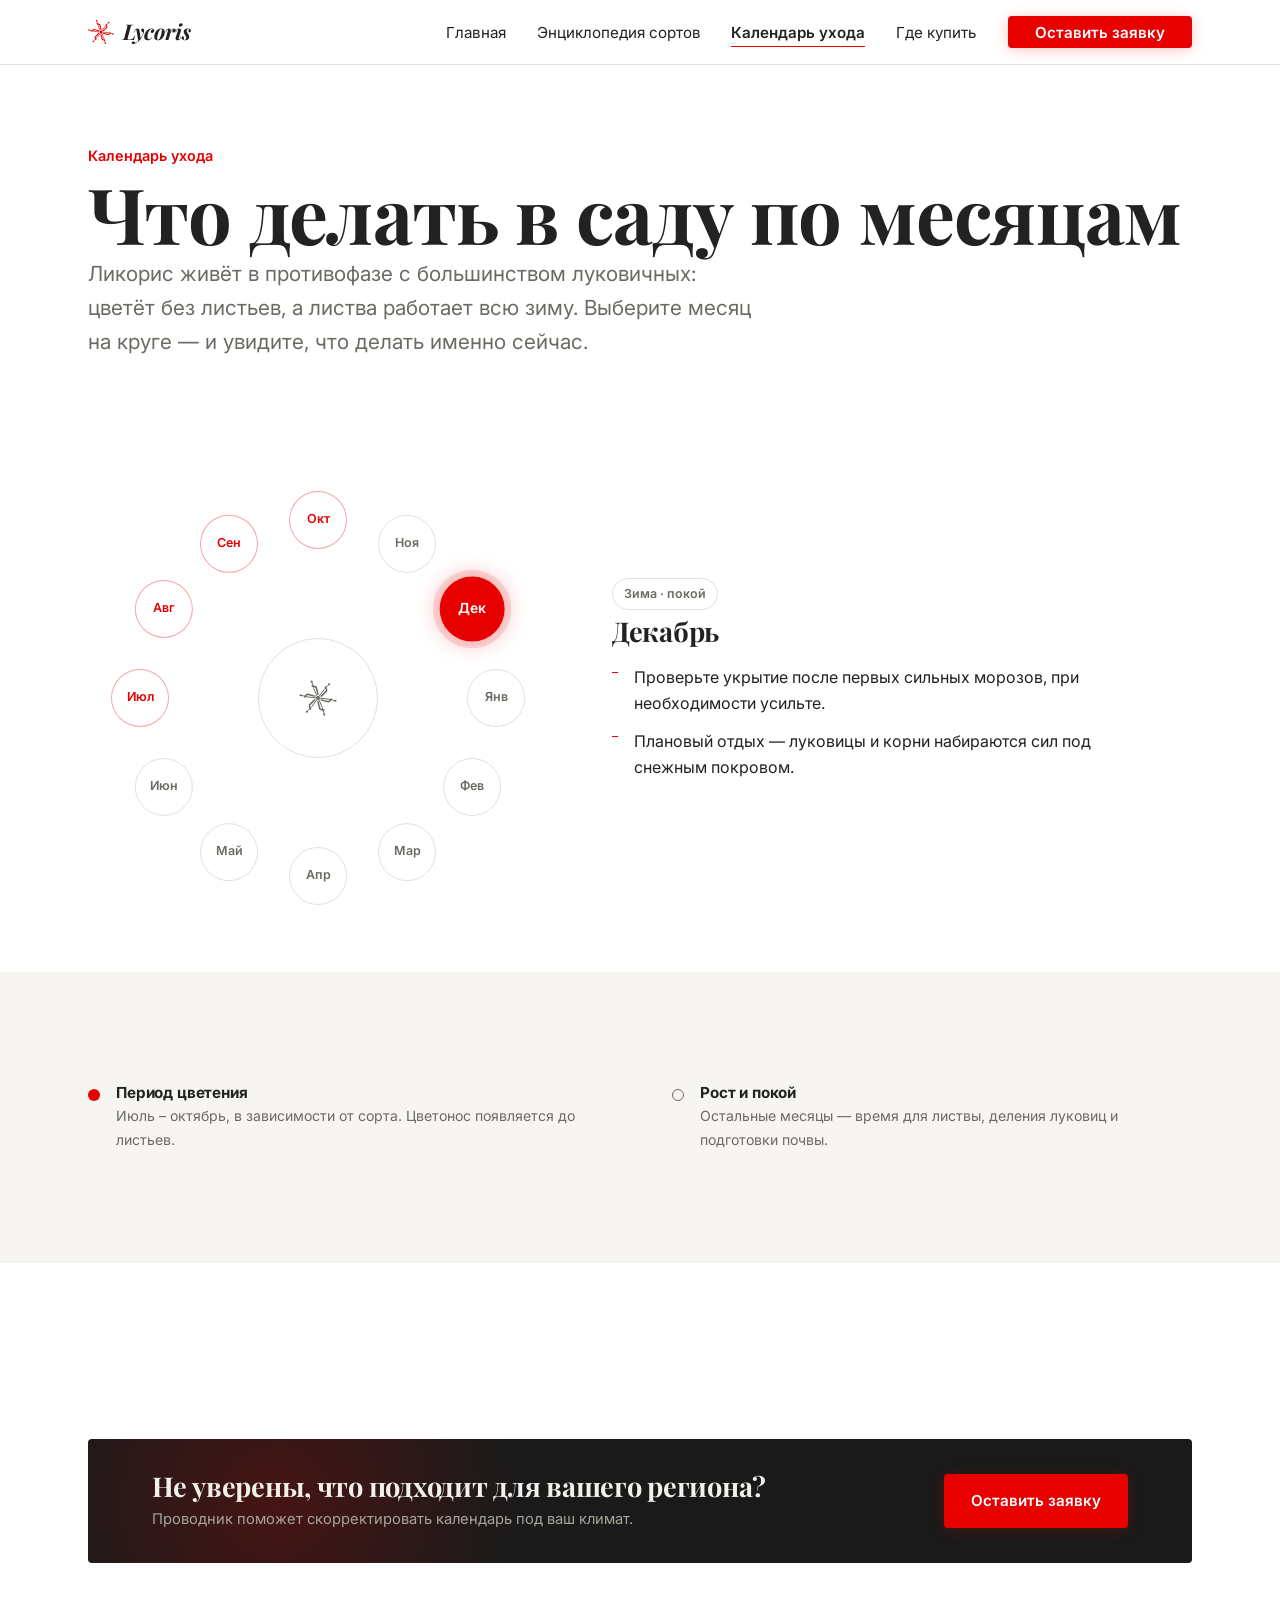
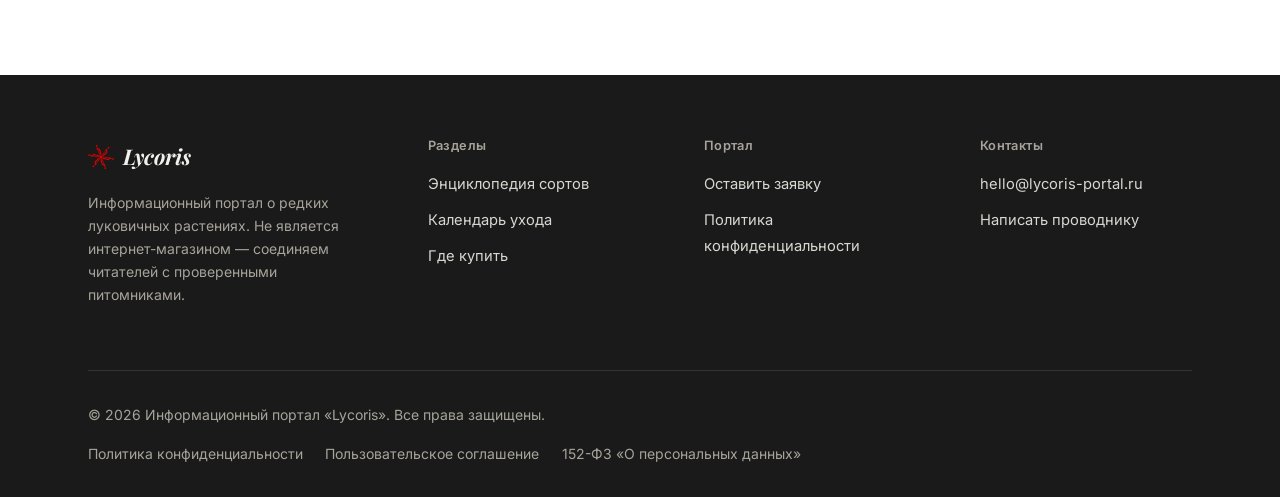
==== calendar.html @ c6277724 "Add files via upload" ====
<!DOCTYPE html>
<html lang="ru">
<head>
  <meta charset="UTF-8" />
  <meta name="viewport" content="width=device-width, initial-scale=1.0" />
  <link rel="icon" type="image/svg+xml" href="assets/favicon.svg" />
  <title>Календарь ухода — Lycoris</title>
  <meta name="description" content="Интерактивный календарь ухода за ликорисом по месяцам: посадка, полив, обрезка и подготовка к зиме." />
  <!-- Open Graph / Twitter: как ссылка на страницу выглядит в соцсетях и мессенджерах.
       Перед публикацией замените https://lycoris-portal.ru на реальный домен сайта. -->
  <meta property="og:type" content="article" />
  <meta property="og:site_name" content="Lycoris" />
  <meta property="og:locale" content="ru_RU" />
  <meta property="og:title" content="Календарь ухода — Lycoris" />
  <meta property="og:description" content="Интерактивный календарь ухода за ликорисом по месяцам: посадка, полив, обрезка и подготовка к зиме." />
  <meta property="og:url" content="https://lycoris-portal.ru/calendar.html" />
  <meta property="og:image" content="https://commons.wikimedia.org/wiki/Special:FilePath/Red%20spider%20lily%20(Lycoris%20radiata).webp?width=1200" />
  <meta name="twitter:card" content="summary_large_image" />
  <meta name="twitter:title" content="Календарь ухода — Lycoris" />
  <meta name="twitter:description" content="Интерактивный календарь ухода за ликорисом по месяцам: посадка, полив, обрезка и подготовка к зиме." />
  <meta name="twitter:image" content="https://commons.wikimedia.org/wiki/Special:FilePath/Red%20spider%20lily%20(Lycoris%20radiata).webp?width=1200" />

  <link rel="preconnect" href="https://fonts.googleapis.com">
  <link rel="preconnect" href="https://fonts.gstatic.com" crossorigin>
  <link href="https://fonts.googleapis.com/css2?family=Playfair+Display:ital,wght@0,600;0,700;1,600&family=Inter:wght@400;500;600;700&display=swap" rel="stylesheet">

  <link rel="stylesheet" href="css/variables.css" />
  <link rel="stylesheet" href="css/base.css" />
  <link rel="stylesheet" href="css/components.css" />
  <link rel="stylesheet" href="css/animations.css" />
  <link rel="stylesheet" href="css/calendar.css" />
</head>
<body>
  <a class="skip-link" href="#main">Перейти к содержимому</a>

  <header class="site-header is-solid">
    <div class="container">
      <a href="index.html" class="logo">
        <svg class="logo-mark" viewBox="0 0 100 100" fill="none" stroke="currentColor" stroke-width="4" stroke-linecap="round" aria-hidden="true"><path d="M50.0,39.9 Q48.0,31.3 44.9,21.1 Q39.7,18.3 34.5,18.3"/><path d="M58.7,45.0 Q65.2,38.9 72.5,31.2 Q72.3,25.3 69.7,20.8"/><path d="M58.7,55.0 Q67.2,57.7 77.6,60.0 Q82.6,56.9 85.2,52.5"/><path d="M50.0,60.1 Q52.0,68.7 55.1,78.9 Q60.3,81.7 65.5,81.7"/><path d="M41.3,55.0 Q34.8,61.1 27.5,68.8 Q27.7,74.7 30.3,79.2"/><path d="M41.3,45.0 Q32.8,42.3 22.4,40.0 Q17.4,43.1 14.8,47.5"/><path d="M52.2,46.2 Q66.6,25.4 79.3,13.8" stroke-width="2.6"/><circle cx="79.3" cy="13.8" r="2.8" fill="currentColor" stroke="none"/><path d="M54.4,50.0 Q79.6,52.1 96.0,57.3" stroke-width="2.6"/><circle cx="96.0" cy="57.3" r="2.8" fill="currentColor" stroke="none"/><path d="M52.2,53.8 Q63.0,76.7 66.7,93.5" stroke-width="2.6"/><circle cx="66.7" cy="93.5" r="2.8" fill="currentColor" stroke="none"/><path d="M47.8,53.8 Q33.4,74.6 20.7,86.2" stroke-width="2.6"/><circle cx="20.7" cy="86.2" r="2.8" fill="currentColor" stroke="none"/><path d="M45.6,50.0 Q20.4,47.9 4.0,42.7" stroke-width="2.6"/><circle cx="4.0" cy="42.7" r="2.8" fill="currentColor" stroke="none"/><path d="M47.8,46.2 Q37.0,23.3 33.3,6.5" stroke-width="2.6"/><circle cx="33.3" cy="6.5" r="2.8" fill="currentColor" stroke="none"/><circle cx="50" cy="50" r="5" fill="currentColor" stroke="none"/></svg>
        Lycoris
      </a>
      <button class="nav-toggle" aria-label="Открыть меню" aria-expanded="false"><span></span></button>
      <nav class="main-nav" aria-label="Основная навигация">
        <ul>
          <li><a href="index.html">Главная</a></li>
          <li><a href="catalog.html">Энциклопедия сортов</a></li>
          <li><a href="calendar.html" aria-current="page">Календарь ухода</a></li>
          <li><a href="map.html">Где купить</a></li>
        </ul>
        <a href="contact.html" class="btn btn-primary nav-cta">Оставить заявку</a>
      </nav>
    </div>
  </header>

  <main id="main">
    <section class="page-hero">
      <div class="container">
        <p class="eyebrow-tag">Календарь ухода</p>
        <h1>Что делать в саду по месяцам</h1>
        <p class="lead">Ликорис живёт в противофазе с большинством луковичных: цветёт без листьев, а листва работает всю зиму. Выберите месяц на круге — и увидите, что делать именно сейчас.</p>
      </div>
    </section>

    <section class="section-tight">
      <div class="container calendar-layout">
        <h2 class="visually-hidden">Календарь работ по месяцам</h2>
        <div class="calendar-wheel-wrap">
          <div id="calendar-wheel" class="calendar-wheel" role="group" aria-label="Выбор месяца"></div>
          <div class="calendar-wheel-center" aria-hidden="true">
            <svg viewBox="0 0 100 100" width="38" height="38" fill="none" stroke="currentColor" stroke-width="4" stroke-linecap="round"><path d="M50.0,39.9 Q48.0,31.3 44.9,21.1 Q39.7,18.3 34.5,18.3"/><path d="M58.7,45.0 Q65.2,38.9 72.5,31.2 Q72.3,25.3 69.7,20.8"/><path d="M58.7,55.0 Q67.2,57.7 77.6,60.0 Q82.6,56.9 85.2,52.5"/><path d="M50.0,60.1 Q52.0,68.7 55.1,78.9 Q60.3,81.7 65.5,81.7"/><path d="M41.3,55.0 Q34.8,61.1 27.5,68.8 Q27.7,74.7 30.3,79.2"/><path d="M41.3,45.0 Q32.8,42.3 22.4,40.0 Q17.4,43.1 14.8,47.5"/><path d="M52.2,46.2 Q66.6,25.4 79.3,13.8" stroke-width="2.6"/><circle cx="79.3" cy="13.8" r="2.8" fill="currentColor" stroke="none"/><path d="M54.4,50.0 Q79.6,52.1 96.0,57.3" stroke-width="2.6"/><circle cx="96.0" cy="57.3" r="2.8" fill="currentColor" stroke="none"/><path d="M52.2,53.8 Q63.0,76.7 66.7,93.5" stroke-width="2.6"/><circle cx="66.7" cy="93.5" r="2.8" fill="currentColor" stroke="none"/><path d="M47.8,53.8 Q33.4,74.6 20.7,86.2" stroke-width="2.6"/><circle cx="20.7" cy="86.2" r="2.8" fill="currentColor" stroke="none"/><path d="M45.6,50.0 Q20.4,47.9 4.0,42.7" stroke-width="2.6"/><circle cx="4.0" cy="42.7" r="2.8" fill="currentColor" stroke="none"/><path d="M47.8,46.2 Q37.0,23.3 33.3,6.5" stroke-width="2.6"/><circle cx="33.3" cy="6.5" r="2.8" fill="currentColor" stroke="none"/><circle cx="50" cy="50" r="5" fill="currentColor" stroke="none"/></svg>
          </div>
        </div>

        <div id="calendar-panel" class="calendar-panel"></div>
      </div>
    </section>

    <section class="section section-paper">
      <div class="container legend-grid">
        <div class="legend-item">
          <span class="legend-dot legend-dot--bloom"></span>
          <div>
            <h4>Период цветения</h4>
            <p>Июль – октябрь, в зависимости от сорта. Цветонос появляется до листьев.</p>
          </div>
        </div>
        <div class="legend-item">
          <span class="legend-dot legend-dot--rest"></span>
          <div>
            <h4>Рост и покой</h4>
            <p>Остальные месяцы — время для листвы, деления луковиц и подготовки почвы.</p>
          </div>
        </div>
      </div>
    </section>

    <section class="section">
      <div class="container">
        <div class="promo-banner reveal">
          <div>
            <h3>Не уверены, что подходит для вашего региона?</h3>
            <p>Проводник поможет скорректировать календарь под ваш климат.</p>
          </div>
          <button type="button" class="btn btn-primary" data-open-modal>Оставить заявку</button>
        </div>
      </div>
    </section>
  </main>

  <footer class="site-footer">
    <div class="container">
      <div class="footer-grid">
        <div class="footer-brand">
          <a href="index.html" class="logo">
            <svg class="logo-mark" viewBox="0 0 100 100" fill="none" stroke="currentColor" stroke-width="4" stroke-linecap="round" aria-hidden="true"><path d="M50.0,39.9 Q48.0,31.3 44.9,21.1 Q39.7,18.3 34.5,18.3"/><path d="M58.7,45.0 Q65.2,38.9 72.5,31.2 Q72.3,25.3 69.7,20.8"/><path d="M58.7,55.0 Q67.2,57.7 77.6,60.0 Q82.6,56.9 85.2,52.5"/><path d="M50.0,60.1 Q52.0,68.7 55.1,78.9 Q60.3,81.7 65.5,81.7"/><path d="M41.3,55.0 Q34.8,61.1 27.5,68.8 Q27.7,74.7 30.3,79.2"/><path d="M41.3,45.0 Q32.8,42.3 22.4,40.0 Q17.4,43.1 14.8,47.5"/><path d="M52.2,46.2 Q66.6,25.4 79.3,13.8" stroke-width="2.6"/><circle cx="79.3" cy="13.8" r="2.8" fill="currentColor" stroke="none"/><path d="M54.4,50.0 Q79.6,52.1 96.0,57.3" stroke-width="2.6"/><circle cx="96.0" cy="57.3" r="2.8" fill="currentColor" stroke="none"/><path d="M52.2,53.8 Q63.0,76.7 66.7,93.5" stroke-width="2.6"/><circle cx="66.7" cy="93.5" r="2.8" fill="currentColor" stroke="none"/><path d="M47.8,53.8 Q33.4,74.6 20.7,86.2" stroke-width="2.6"/><circle cx="20.7" cy="86.2" r="2.8" fill="currentColor" stroke="none"/><path d="M45.6,50.0 Q20.4,47.9 4.0,42.7" stroke-width="2.6"/><circle cx="4.0" cy="42.7" r="2.8" fill="currentColor" stroke="none"/><path d="M47.8,46.2 Q37.0,23.3 33.3,6.5" stroke-width="2.6"/><circle cx="33.3" cy="6.5" r="2.8" fill="currentColor" stroke="none"/><circle cx="50" cy="50" r="5" fill="currentColor" stroke="none"/></svg>
            Lycoris
          </a>
          <p>Информационный портал о редких луковичных растениях. Не является интернет-магазином — соединяем читателей с проверенными питомниками.</p>
        </div>
        <div class="footer-col">
          <h2>Разделы</h2>
          <ul>
            <li><a href="catalog.html">Энциклопедия сортов</a></li>
            <li><a href="calendar.html">Календарь ухода</a></li>
            <li><a href="map.html">Где купить</a></li>
          </ul>
        </div>
        <div class="footer-col">
          <h2>Портал</h2>
          <ul>
            <li><a href="contact.html">Оставить заявку</a></li>
            <li><a href="privacy.html">Политика конфиденциальности</a></li>
          </ul>
        </div>
        <div class="footer-col">
          <h2>Контакты</h2>
          <ul>
            <li><a href="mailto:hello@lycoris-portal.ru">hello@lycoris-portal.ru</a></li>
            <li><a href="contact.html">Написать проводнику</a></li>
          </ul>
        </div>
      </div>
      <div class="footer-bottom">
        <p>© <span id="current-year"></span> Информационный портал «Lycoris». Все права защищены.</p>
        <div class="footer-legal">
          <a href="privacy.html">Политика конфиденциальности</a>
          <a href="privacy.html#terms">Пользовательское соглашение</a>
          <a href="privacy.html#152fz">152-ФЗ «О персональных данных»</a>
        </div>
      </div>
    </div>
  </footer>

  <div id="lead-modal" class="modal-overlay" aria-hidden="true">
    <div class="modal-box">
      <button type="button" class="modal-close" data-close-modal aria-label="Закрыть окно">
        <svg viewBox="0 0 24 24" fill="none" stroke="currentColor" stroke-width="2"><path d="M6 6l12 12M18 6L6 18"/></svg>
      </button>
      <h3>Оставить заявку</h3>
      <p class="modal-sub">Проводник свяжется с вами и подтвердит наличие у партнёров.</p>
      <form class="lead-form" novalidate>
        <div class="field" style="display:none">
          <label for="modal-context">Интересует</label>
          <input type="text" id="modal-context" name="context" readonly />
        </div>
        <div class="field">
          <label for="md-name">Имя</label>
          <input type="text" id="md-name" name="name" required />
          <span class="field-error">Пожалуйста, укажите имя</span>
        </div>
        <div class="field">
          <label for="md-contact">Телефон / Telegram</label>
          <input type="text" id="md-contact" name="contact" placeholder="+7 900 000-00-00 или @username" required />
          <span class="field-error">Проверьте формат контакта</span>
        </div>
        <div class="field">
          <label for="md-region">Регион / Город</label>
          <input type="text" id="md-region" name="region" required />
          <span class="field-error">Укажите город</span>
        </div>
        <div class="field">
          <label for="md-comment">Комментарий к заказу <span class="optional">(необязательно)</span></label>
          <textarea id="md-comment" name="comment"></textarea>
        </div>
        <div class="checkbox-field">
          <input type="checkbox" id="md-consent" name="consent" required />
          <label for="md-consent">Я согласен с <a href="privacy.html">Политикой конфиденциальности</a></label>
        </div>
        <button type="submit" class="btn btn-primary btn-block">Отправить заявку</button>
      </form>
    </div>
  </div>

  <template id="success-template">
    <div class="success-box">
      <div class="success-icon">
        <svg viewBox="0 0 24 24" fill="none" stroke="currentColor" stroke-width="2.5"><path d="M5 13l4 4L19 7"/></svg>
      </div>
      <h3>Ваша заявка принята</h3>
      <p>Проводник свяжется с вами в течение 2 часов.</p>
    </div>
  </template>

  <script src="js/data.js"></script>
  <script src="js/main.js"></script>
  <script src="js/calendar.js"></script>
  <script src="js/form.js"></script>
</body>
</html>
---- css/variables.css ----
/* ==========================================================================
   VARIABLES.CSS
   Единая система дизайн-токенов проекта «Lycoris».
   Меняя значения здесь, вы меняете внешний вид всего сайта.
   ========================================================================== */

:root {
  /* ---- Цвет: базовая палитра (из ТЗ) -------------------------------- */
  --color-white: #FFFFFF;
  --color-charcoal: #1A1A1A;      /* глубокий графитовый — тёмные блоки */
  --color-ink: #222222;           /* угольно-чёрный — основной текст */
  --color-accent: #E60000;        /* красный паучьей лилии — акцент */
  --color-accent-deep: #A80000;   /* акцент в состоянии hover/active */

  /* ---- Цвет: производные оттенки, нужные для UI ----------------------- */
  --color-paper: #F7F5F1;         /* тёплый почти-белый — фон карточек/секций */
  --color-gold: #C9A227;          /* приглушённое золото — акцент «Золотистого» сорта */
  --color-line: #E4E0D8;          /* тонкие линии-разделители на светлом фоне */
  --color-line-dark: #333330;     /* тонкие линии-разделители на тёмном фоне */
  --color-text-muted: #6B6A63;    /* вторичный текст на светлом фоне */
  --color-text-on-dark: #F2F0EA;  /* основной текст на тёмном фоне */
  --color-text-muted-dark: #A6A49A; /* вторичный текст на тёмном фоне */

  /* ---- Типографика ------------------------------------------------- */
  --font-display: 'Playfair Display', 'Georgia', serif;
  --font-body: 'Inter', -apple-system, BlinkMacSystemFont, 'Segoe UI', sans-serif;

  --fs-h1: clamp(2.6rem, 4.8vw + 1rem, 5.2rem);
  --fs-h2: clamp(1.8rem, 2.6vw + 1rem, 3rem);
  --fs-h3: clamp(1.3rem, 1.2vw + 1rem, 1.7rem);
  --fs-lead: clamp(1.05rem, 0.6vw + 0.9rem, 1.3rem);
  --fs-body: 1rem;
  --fs-small: 0.875rem;

  /* ---- Сетка и отступы ---------------------------------------------- */
  --container-w: 1200px;
  --container-pad: clamp(1.25rem, 4vw, 3rem);
  --space-xs: 0.5rem;
  --space-s: 1rem;
  --space-m: 2rem;
  --space-l: 4rem;
  --space-xl: 7rem;

  /* ---- Скругления и тени: используются экономно, по смыслу ---------- */
  --radius-s: 4px;
  --shadow-card: 0 1px 2px rgba(26, 26, 26, 0.06);

  /* ---- Анимации ------------------------------------------------------ */
  --ease-out: cubic-bezier(0.16, 1, 0.3, 1);
  --dur-fast: 180ms;
  --dur-med: 420ms;
  --dur-slow: 900ms;
}

/* Уважаем настройку пользователя "уменьшить анимацию" */
@media (prefers-reduced-motion: reduce) {
  *, *::before, *::after {
    animation-duration: 0.001ms !important;
    animation-iteration-count: 1 !important;
    transition-duration: 0.001ms !important;
    scroll-behavior: auto !important;
  }
}
---- css/base.css ----
/* ==========================================================================
   BASE.CSS
   Сброс стилей, типографика, шапка/подвал, кнопки, формы.
   Подключается на КАЖДОЙ странице сразу после variables.css
   ========================================================================== */

/* ---- Reset ----------------------------------------------------------- */
*, *::before, *::after { box-sizing: border-box; }
* { margin: 0; padding: 0; }
html { scroll-behavior: smooth; }
html, body { height: 100%; }
img, svg { display: block; max-width: 100%; }
a { color: inherit; text-decoration: none; }
button { font: inherit; color: inherit; background: none; border: 0; cursor: pointer; }
ul, ol { list-style: none; }
input, textarea, select { font: inherit; color: inherit; }

body {
  font-family: var(--font-body);
  font-size: var(--fs-body);
  line-height: 1.65;
  color: var(--color-ink);
  background: var(--color-white);
  -webkit-font-smoothing: antialiased;
}

h1, h2, h3, h4 {
  font-family: var(--font-display);
  font-weight: 700;
  line-height: 1.15;
  letter-spacing: -0.01em;
}
h1 { font-size: var(--fs-h1); }
h2 { font-size: var(--fs-h2); }
h3 { font-size: var(--fs-h3); }

p { max-width: 68ch; }
p.lead { font-size: var(--fs-lead); color: var(--color-text-muted); max-width: 52ch; }

/* Видимый фокус для доступности — не убираем, а стилизуем */
:focus-visible {
  outline: 2px solid var(--color-accent);
  outline-offset: 3px;
}

/* ---- Контейнер --------------------------------------------------------- */
.container {
  max-width: var(--container-w);
  margin-inline: auto;
  padding-inline: var(--container-pad);
}

/* ---- Skip-link (доступность) ------------------------------------------- */
.skip-link {
  position: absolute;
  left: -9999px;
  top: 0;
  background: var(--color-accent);
  color: #fff;
  padding: 0.75rem 1.25rem;
  z-index: 1000;
}
.skip-link:focus { left: var(--space-s); top: var(--space-s); }

/* Заголовок, видимый только скринридерам: нужен, чтобы структура
   заголовков страницы шла без «перескоков» уровней (h1 → h2 → h3). */
.visually-hidden {
  position: absolute;
  width: 1px; height: 1px;
  margin: -1px; padding: 0;
  overflow: hidden;
  clip: rect(0 0 0 0);
  clip-path: inset(50%);
  white-space: nowrap;
  border: 0;
}

/* ==========================================================================
   ШАПКА САЙТА
   ========================================================================== */
.site-header {
  position: fixed;
  inset-inline: 0;
  top: 0;
  z-index: 500;
  padding-block: 1.4rem;
  transition: background-color var(--dur-med) var(--ease-out),
              padding-block var(--dur-med) var(--ease-out),
              border-color var(--dur-med) var(--ease-out);
  border-bottom: 1px solid transparent;
}
.site-header .container {
  display: flex;
  align-items: center;
  justify-content: space-between;
  gap: var(--space-m);
}

/* На странице без тёмного hero шапка сразу непрозрачная */
.site-header.is-solid,
.site-header.is-scrolled {
  background: rgba(255, 255, 255, 0.92);
  backdrop-filter: blur(10px);
  border-color: var(--color-line);
  padding-block: 0.9rem;
}

.logo {
  display: flex;
  align-items: center;
  gap: 0.55rem;
  font-family: var(--font-display);
  font-size: 1.35rem;
  font-weight: 700;
  font-style: italic;
  white-space: nowrap;
}
.logo .logo-mark { width: 26px; height: 26px; color: var(--color-accent); flex-shrink: 0; }

.main-nav { display: flex; align-items: center; gap: var(--space-m); }
.main-nav ul { display: flex; gap: 1.9rem; }
.main-nav a {
  font-size: 0.95rem;
  position: relative;
  padding-block: 0.2rem;
}
.main-nav a::after {
  content: "";
  position: absolute;
  left: 0; right: 100%;
  bottom: -2px;
  height: 1px;
  background: var(--color-accent);
  transition: right var(--dur-fast) var(--ease-out);
}
.main-nav a:hover::after,
.main-nav a[aria-current="page"]::after { right: 0; }
.main-nav a[aria-current="page"] { font-weight: 600; }

.nav-toggle {
  display: none;
  width: 34px; height: 34px;
  position: relative;
  z-index: 600;
}
.nav-toggle span, .nav-toggle span::before, .nav-toggle span::after {
  content: "";
  position: absolute;
  left: 6px; right: 6px;
  height: 2px;
  background: currentColor;
  transition: transform var(--dur-fast) var(--ease-out), opacity var(--dur-fast);
}
.nav-toggle span { top: 16px; }
.nav-toggle span::before { top: -7px; }
.nav-toggle span::after { top: 7px; }
.nav-toggle[aria-expanded="true"] span { background: transparent; }
.nav-toggle[aria-expanded="true"] span::before { transform: translateY(7px) rotate(45deg); }
.nav-toggle[aria-expanded="true"] span::after { transform: translateY(-7px) rotate(-45deg); }

/* ==========================================================================
   ПОДВАЛ САЙТА
   ========================================================================== */
.site-footer {
  background: var(--color-charcoal);
  color: var(--color-text-on-dark);
  padding-block: var(--space-l) var(--space-m);
}
.footer-grid {
  display: grid;
  grid-template-columns: 1.3fr 1fr 1fr 1fr;
  gap: var(--space-l);
  padding-bottom: var(--space-l);
  border-bottom: 1px solid var(--color-line-dark);
}
.footer-brand .logo { color: var(--color-text-on-dark); }
.footer-brand p { color: var(--color-text-muted-dark); font-size: var(--fs-small); margin-top: var(--space-s); }
.footer-col h2 {
  font-family: var(--font-body);
  font-weight: 600;
  font-size: 0.8rem;
  letter-spacing: 0.03em;
  color: var(--color-text-muted-dark);
  margin-bottom: var(--space-s);
}
.footer-col ul { display: flex; flex-direction: column; gap: 0.6rem; }
.footer-col a { font-size: 0.92rem; color: var(--color-text-on-dark); opacity: 0.88; transition: opacity var(--dur-fast); }
.footer-col a:hover { opacity: 1; color: var(--color-accent); }
.footer-bottom {
  display: flex;
  justify-content: space-between;
  align-items: center;
  flex-wrap: wrap;
  gap: var(--space-s);
  padding-top: var(--space-m);
  font-size: var(--fs-small);
  color: var(--color-text-muted-dark);
}
.footer-legal { display: flex; gap: 1.4rem; flex-wrap: wrap; }
.footer-legal a { color: var(--color-text-muted-dark); }
.footer-legal a:hover { color: var(--color-accent); }

/* ==========================================================================
   КНОПКИ
   ========================================================================== */
.btn {
  display: inline-flex;
  align-items: center;
  gap: 0.5rem;
  padding: 0.9rem 1.7rem;
  font-size: 0.95rem;
  font-weight: 600;
  border-radius: var(--radius-s);
  transition: background-color var(--dur-fast) var(--ease-out),
              color var(--dur-fast) var(--ease-out),
              border-color var(--dur-fast) var(--ease-out),
              box-shadow var(--dur-fast) var(--ease-out),
              transform var(--dur-fast) var(--ease-out);
  white-space: nowrap;
}
.btn:active { transform: translateY(1px); }
/* Основная кнопка — единственный элемент интерфейса, который «светится»
   на всех страницах: едва заметный тёплый ореол, усиливающийся при
   наведении. Так главное действие читается первым, без пестроты. */
.btn-primary {
  background: var(--color-accent);
  color: #fff;
  box-shadow: 0 2px 14px rgba(230, 0, 0, 0.22);
}
.btn-primary:hover {
  background: var(--color-accent-deep);
  box-shadow: 0 4px 22px rgba(230, 0, 0, 0.38);
}
.btn-outline { border: 1px solid var(--color-ink); color: var(--color-ink); }
.btn-outline:hover { border-color: var(--color-accent); color: var(--color-accent); }
.btn-outline-light { border: 1px solid rgba(242,240,234,0.5); color: var(--color-text-on-dark); }
.btn-outline-light:hover { border-color: var(--color-accent); color: var(--color-accent); }
.btn-ghost { color: var(--color-accent); font-weight: 600; padding-inline: 0; }
.btn-ghost svg { width: 16px; height: 16px; transition: transform var(--dur-fast) var(--ease-out); }
.btn-ghost:hover svg { transform: translateX(3px); }
.btn-block { width: 100%; justify-content: center; }

/* ==========================================================================
   ФОРМЫ (общие стили полей — используются в contact.html и в модальном окне)
   ========================================================================== */
.field { display: flex; flex-direction: column; gap: 0.4rem; margin-bottom: var(--space-s); }
.field label { font-size: 0.85rem; font-weight: 600; }
.field .optional { font-weight: 400; color: var(--color-text-muted); }
.field input[type="text"],
.field input[type="tel"],
.field textarea,
.field select {
  border: 1px solid var(--color-line);
  border-radius: var(--radius-s);
  padding: 0.85rem 1rem;
  background: var(--color-white);
  transition: border-color var(--dur-fast), box-shadow var(--dur-fast);
}
.field input:focus, .field textarea:focus, .field select:focus {
  border-color: var(--color-accent);
  box-shadow: 0 0 0 3px rgba(230, 0, 0, 0.1);
  outline: none;
}
.field textarea { resize: vertical; min-height: 90px; }
.field.has-error input, .field.has-error textarea { border-color: var(--color-accent); }
.field-error {
  font-size: 0.8rem;
  color: var(--color-accent);
  display: none;
}
.field.has-error .field-error { display: block; }

.checkbox-field { display: flex; align-items: flex-start; gap: 0.6rem; margin-bottom: var(--space-m); }
.checkbox-field input { width: 18px; height: 18px; margin-top: 0.15rem; accent-color: var(--color-accent); flex-shrink: 0; }
.checkbox-field label { font-size: 0.85rem; color: var(--color-text-muted); line-height: 1.5; }
.checkbox-field a { color: var(--color-ink); text-decoration: underline; text-underline-offset: 2px; }

.form-note { font-size: 0.8rem; color: var(--color-text-muted); margin-top: var(--space-xs); }

/* ==========================================================================
   Раздел страницы — общие утилиты компоновки
   ========================================================================== */
.section { padding-block: var(--space-xl); }
.section-tight { padding-block: var(--space-l); }
.section-dark { background: var(--color-charcoal); color: var(--color-text-on-dark); }
.section-paper { background: var(--color-paper); }
.section-head { max-width: 640px; margin-bottom: var(--space-l); }
.divider {
  width: 64px; height: 2px;
  background: var(--color-accent);
  border: 0;
  margin-block: var(--space-s) var(--space-m);
}

/* Page hero placeholder used on inner pages (not the animated homepage hero) */
.page-hero {
  padding-top: calc(var(--space-xl) + 2rem);
  padding-bottom: var(--space-l);
}
.page-hero .eyebrow-tag {
  color: var(--color-accent);
  font-weight: 600;
  font-size: 0.9rem;
}

/* ---- Responsive: планшет и мобильный ---------------------------------- */
@media (max-width: 900px) {
  .footer-grid { grid-template-columns: 1fr 1fr; row-gap: var(--space-m); }
}

@media (max-width: 760px) {
  .nav-toggle { display: block; }
  .main-nav {
    position: fixed;
    inset: 0;
    background: var(--color-white);
    flex-direction: column;
    justify-content: center;
    align-items: flex-start;
    padding: var(--space-l) var(--container-pad);
    transform: translateX(100%);
    transition: transform var(--dur-med) var(--ease-out);
  }
  .main-nav.is-open { transform: translateX(0); }
  .main-nav ul { flex-direction: column; gap: var(--space-m); }
  .main-nav ul a { font-size: 1.5rem; font-family: var(--font-display); }
  .main-nav .nav-cta { margin-top: var(--space-m); }
  .footer-grid { grid-template-columns: 1fr; gap: var(--space-m); }
  .footer-bottom { flex-direction: column; align-items: flex-start; }
}
---- css/components.css ----
/* ==========================================================================
   COMPONENTS.CSS
   Переиспользуемые блоки интерфейса: карточки, модальное окно, теги.
   ========================================================================== */

/* ---- Тизер-карточка (используется на Главной: 3 ссылки на разделы) ---- */
.teaser-grid {
  display: grid;
  grid-template-columns: repeat(3, 1fr);
  gap: 1px;
  background: var(--color-line);
  border: 1px solid var(--color-line);
}
.teaser-card {
  background: var(--color-white);
  padding: var(--space-m);
  display: grid;
  /* Фиксированная сетка строк: иконка → заголовок → текст → ссылка.
     Благодаря этому заголовки и ссылки всех трёх карточек лежат
     на одной линии, даже если описания разной длины. */
  grid-template-rows: auto auto 1fr auto;
  gap: var(--space-s);
  min-height: 260px;
  transition: background-color var(--dur-med) var(--ease-out);
}
.teaser-card:hover { background: var(--color-paper); }
.teaser-card .teaser-icon { width: 34px; height: 34px; color: var(--color-accent); }
.teaser-card p { font-size: 0.92rem; color: var(--color-text-muted); }
.teaser-card .teaser-link {
  display: inline-flex; align-items: center; gap: 0.4rem;
  font-size: 0.88rem; font-weight: 600; color: var(--color-ink);
}
.teaser-card .teaser-link svg { width: 14px; height: 14px; transition: transform var(--dur-fast) var(--ease-out); }
.teaser-card:hover .teaser-link svg { transform: translateX(3px); }

/* ---- Карточка статьи ---------------------------------------------------- */
.article-grid {
  display: grid;
  grid-template-columns: repeat(3, 1fr);
  gap: var(--space-m);
}
.article-card { display: flex; flex-direction: column; }
.article-card .article-media {
  aspect-ratio: 4 / 3;
  background: var(--color-paper);
  border-radius: var(--radius-s);
  overflow: hidden;
  margin-bottom: var(--space-s);
}
.article-card .article-media svg { width: 100%; height: 100%; }
.article-card .article-tag { font-size: 0.78rem; font-weight: 600; color: var(--color-accent); margin-bottom: 0.4rem; }
.article-card h3 { font-size: 1.2rem; margin-bottom: 0.5rem; }
.article-card p { font-size: 0.92rem; color: var(--color-text-muted); }
.article-card a.article-cover { display: block; }
/* Заголовок-ссылка внутри карточки — подчёркивание появляется при наведении
   на всю карточку, а не только на сам текст: так связь читается яснее. */
.article-card h3 a { transition: color var(--dur-fast) var(--ease-out); }
.article-card:hover h3 a { color: var(--color-accent); }
.article-card .article-media svg { transition: transform var(--dur-slow) var(--ease-out); }
.article-card:hover .article-media svg { transform: scale(1.04); }

/* ---- Значок/бейдж -------------------------------------------------------- */
.badge {
  display: inline-flex;
  align-items: center;
  gap: 0.35rem;
  font-size: 0.75rem;
  font-weight: 600;
  padding: 0.3rem 0.65rem;
  border-radius: 100px;
  border: 1px solid currentColor;
}

/* ---- Модальное окно / поп-ап (форма заявки, вызывается с любой страницы) */
.modal-overlay {
  position: fixed; inset: 0;
  background: rgba(26, 26, 26, 0.55);
  display: flex; align-items: center; justify-content: center;
  padding: var(--space-s);
  z-index: 1000;
  opacity: 0;
  pointer-events: none;
  transition: opacity var(--dur-med) var(--ease-out);
}
.modal-overlay.is-open { opacity: 1; pointer-events: auto; }
.modal-box {
  background: var(--color-white);
  width: min(480px, 100%);
  max-height: 90vh;
  overflow-y: auto;
  border-radius: var(--radius-s);
  padding: var(--space-m);
  position: relative;
  transform: translateY(16px) scale(0.98);
  opacity: 0;
  transition: transform var(--dur-med) var(--ease-out), opacity var(--dur-med) var(--ease-out);
}
.modal-overlay.is-open .modal-box { transform: translateY(0) scale(1); opacity: 1; }
.modal-close {
  position: absolute; top: var(--space-s); right: var(--space-s);
  width: 32px; height: 32px;
  display: flex; align-items: center; justify-content: center;
  color: var(--color-text-muted);
}
.modal-close:hover { color: var(--color-accent); }
.modal-close svg { width: 18px; height: 18px; }
.modal-box h3 { padding-right: 2rem; margin-bottom: 0.3rem; }
.modal-box .modal-sub { font-size: 0.9rem; color: var(--color-text-muted); margin-bottom: var(--space-m); }

/* ---- Успех отправки формы: стильный поп-ап ------------------------------ */
.success-box { text-align: center; padding-block: var(--space-s); }
.success-box .success-icon {
  width: 56px; height: 56px;
  margin-inline: auto var(--space-s);
  border-radius: 50%;
  background: var(--color-accent);
  color: #fff;
  display: flex; align-items: center; justify-content: center;
}
.success-box .success-icon svg { width: 26px; height: 26px; }
.success-box h3 { margin-bottom: 0.5rem; }
.success-box p { color: var(--color-text-muted); margin-inline: auto; }

/* ---- Промо-баннер (используется в статьях/страницах сортов) -------------
   Единственный «сияющий» акцент на светлых страницах: мягкое тёплое
   свечение из-за левого края баннера, чтобы тёмный блок не выглядел
   плоской заплаткой. Держим его очень деликатным. */
.promo-banner {
  position: relative;
  isolation: isolate;
  overflow: hidden;
  background: var(--color-charcoal);
  color: var(--color-text-on-dark);
  border-radius: var(--radius-s);
  padding: var(--space-m) var(--space-l);
  margin-top: var(--space-l);
  display: flex;
  align-items: center;
  justify-content: space-between;
  gap: var(--space-m);
  flex-wrap: wrap;
}
.promo-banner::before {
  content: "";
  position: absolute;
  z-index: -1;
  left: -6%;
  top: 50%;
  width: 46%;
  aspect-ratio: 1;
  transform: translateY(-50%);
  background: radial-gradient(circle, rgba(230, 0, 0, 0.22) 0%, rgba(230, 0, 0, 0) 68%);
  pointer-events: none;
}
.promo-banner > div { position: relative; }
.promo-banner h3 { color: var(--color-text-on-dark); margin-bottom: 0.3rem; }
.promo-banner p { color: var(--color-text-muted-dark); font-size: 0.92rem; }

/* ---- Скелетон/лоадер для интерактивных блоков (карта, каталог) ---------- */
.loading-dot {
  display: inline-block; width: 6px; height: 6px; border-radius: 50%;
  background: currentColor; margin-right: 4px;
  animation: pulse-dot 1.1s ease-in-out infinite;
}
@keyframes pulse-dot { 0%, 100% { opacity: 0.25; } 50% { opacity: 1; } }

/* ---- Responsive ---------------------------------------------------------- */
@media (max-width: 900px) {
  .article-grid { grid-template-columns: 1fr 1fr; }
}
@media (max-width: 760px) {
  .teaser-grid { grid-template-columns: 1fr; }
  .article-grid { grid-template-columns: 1fr; }
  .promo-banner { flex-direction: column; align-items: flex-start; }
}
---- css/animations.css ----
/* ==========================================================================
   ANIMATIONS.CSS
   Общие keyframes. Главный принцип проекта: ОДНА выразительная анимация
   на ключевом месте (раскрытие цветка в hero), а не эффекты на каждой карточке.
   ========================================================================== */

/* ---- Раскрытие лепестка/линии в hero (stroke-dasharray reveal) --------- */
@keyframes draw-line {
  to { stroke-dashoffset: 0; }
}

@keyframes bloom-fade-in {
  from { opacity: 0; transform: translateY(10px); }
  to   { opacity: 1; transform: translateY(0); }
}

/* ---- Мягкое появление элемента при входе во вьюпорт (используется точечно,
   через IntersectionObserver, класс добавляется один раз через JS) -------- */
.reveal {
  opacity: 0;
  transform: translateY(18px);
  transition: opacity var(--dur-slow) var(--ease-out),
              transform var(--dur-slow) var(--ease-out);
}
.reveal.is-visible { opacity: 1; transform: translateY(0); }

/* ---- Появление для ДИНАМИЧЕСКИ создаваемых карточек (фильтры каталога/карты).
   В отличие от .reveal (который ждёт IntersectionObserver), этот класс
   проигрывает анимацию сразу при вставке в DOM — то есть надёжно работает
   и для элементов, созданных JS уже после того, как страница загрузилась. */
.card-enter {
  animation: bloom-fade-in var(--dur-med) var(--ease-out) both;
}
---- css/calendar.css ----
/* ==========================================================================
   CALENDAR.CSS
   Интерактивный «Календарь ухода»: круговой выбор месяца + панель задач.
   ========================================================================== */

.calendar-layout {
  display: grid;
  grid-template-columns: 460px 1fr;
  gap: var(--space-l);
  align-items: center;
}

/* ---- Круговой выбор месяца -------------------------------------------------- */
.calendar-wheel-wrap {
  position: relative;
  width: 420px;
  height: 420px;
  margin-inline: auto;
}
.calendar-wheel { position: relative; width: 100%; height: 100%; }
.calendar-wheel-center {
  position: absolute;
  inset: 0;
  display: flex;
  align-items: center;
  justify-content: center;
  margin: auto;
  width: 120px; height: 120px;
  border-radius: 50%;
  border: 1px solid var(--color-line);
  color: var(--color-text-muted);
  pointer-events: none;
}

.cal-month {
  position: absolute;
  top: 50%; left: 50%;
  width: 58px; height: 58px;
  margin: -29px 0 0 -29px;
  border-radius: 50%;
  border: 1px solid var(--color-line);
  background: var(--color-white);
  font-size: 0.78rem;
  font-weight: 600;
  color: var(--color-text-muted);
  display: flex; align-items: center; justify-content: center;
  transform: rotate(calc(var(--i) * 30deg)) translate(178px) rotate(calc(var(--i) * -30deg));
  transition: background-color var(--dur-fast) var(--ease-out),
              color var(--dur-fast) var(--ease-out),
              border-color var(--dur-fast) var(--ease-out),
              transform var(--dur-fast) var(--ease-out);
}
.cal-month.is-bloom { border-color: rgba(230, 0, 0, 0.35); color: var(--color-accent); }
.cal-month:hover { border-color: var(--color-accent); color: var(--color-accent); }
.cal-month.is-active {
  background: var(--color-accent);
  border-color: var(--color-accent);
  color: #fff;
  /* Единственное «сияние» на этой странице — мягкий ореол вокруг
     выбранного месяца, чтобы взгляд сразу ловил активное состояние. */
  box-shadow: 0 0 0 6px rgba(230, 0, 0, 0.12), 0 0 22px rgba(230, 0, 0, 0.35);
  transform: rotate(calc(var(--i) * 30deg)) translate(178px) rotate(calc(var(--i) * -30deg)) scale(1.12);
}

/* ---- Панель с задачами месяца ------------------------------------------------ */
.calendar-panel {
  min-height: 240px;
  opacity: 0;
  transform: translateY(8px);
  transition: opacity var(--dur-med) var(--ease-out), transform var(--dur-med) var(--ease-out);
}
.calendar-panel.is-visible { opacity: 1; transform: translateY(0); }
.calendar-panel h3 { margin-block: 0.4rem var(--space-s); }
.cal-season-tag {
  display: inline-flex;
  font-size: 0.78rem;
  font-weight: 600;
  padding: 0.3rem 0.7rem;
  border-radius: 100px;
  border: 1px solid var(--color-line);
  color: var(--color-text-muted);
}
.cal-season-tag.season-summer, .cal-season-tag.season-autumn {
  color: var(--color-accent);
  border-color: rgba(230, 0, 0, 0.3);
  background: rgba(230, 0, 0, 0.06);
}
.cal-task-list { display: flex; flex-direction: column; gap: 0.7rem; margin-top: var(--space-s); }
.cal-task-list li {
  padding-left: 1.4rem;
  position: relative;
  color: var(--color-ink);
  max-width: 52ch;
}
.cal-task-list li::before {
  content: "";
  position: absolute; left: 0; top: 0.5em;
  width: 6px; height: 1px;
  background: var(--color-accent);
}

/* ---- Легенда ------------------------------------------------------------------ */
.legend-grid { display: grid; grid-template-columns: 1fr 1fr; gap: var(--space-l); }
.legend-item { display: flex; gap: var(--space-s); align-items: flex-start; }
.legend-dot { width: 12px; height: 12px; border-radius: 50%; margin-top: 0.35rem; flex-shrink: 0; }
.legend-dot--bloom { background: var(--color-accent); }
.legend-dot--rest { border: 1px solid var(--color-text-muted); }
.legend-item h4 { font-family: var(--font-body); font-size: 0.95rem; margin-bottom: 0.2rem; }
.legend-item p { font-size: 0.88rem; color: var(--color-text-muted); }

/* ---- Responsive ----------------------------------------------------------------- */
@media (max-width: 900px) {
  .calendar-layout { grid-template-columns: 1fr; }
  .legend-grid { grid-template-columns: 1fr; }
}
@media (max-width: 520px) {
  .calendar-wheel-wrap { width: 300px; height: 300px; }
  .cal-month { width: 48px; height: 48px; margin: -24px 0 0 -24px; transform: rotate(calc(var(--i) * 30deg)) translate(124px) rotate(calc(var(--i) * -30deg)); }
  .cal-month.is-active { transform: rotate(calc(var(--i) * 30deg)) translate(124px) rotate(calc(var(--i) * -30deg)) scale(1.12); }
  .calendar-wheel-center { width: 90px; height: 90px; }
}
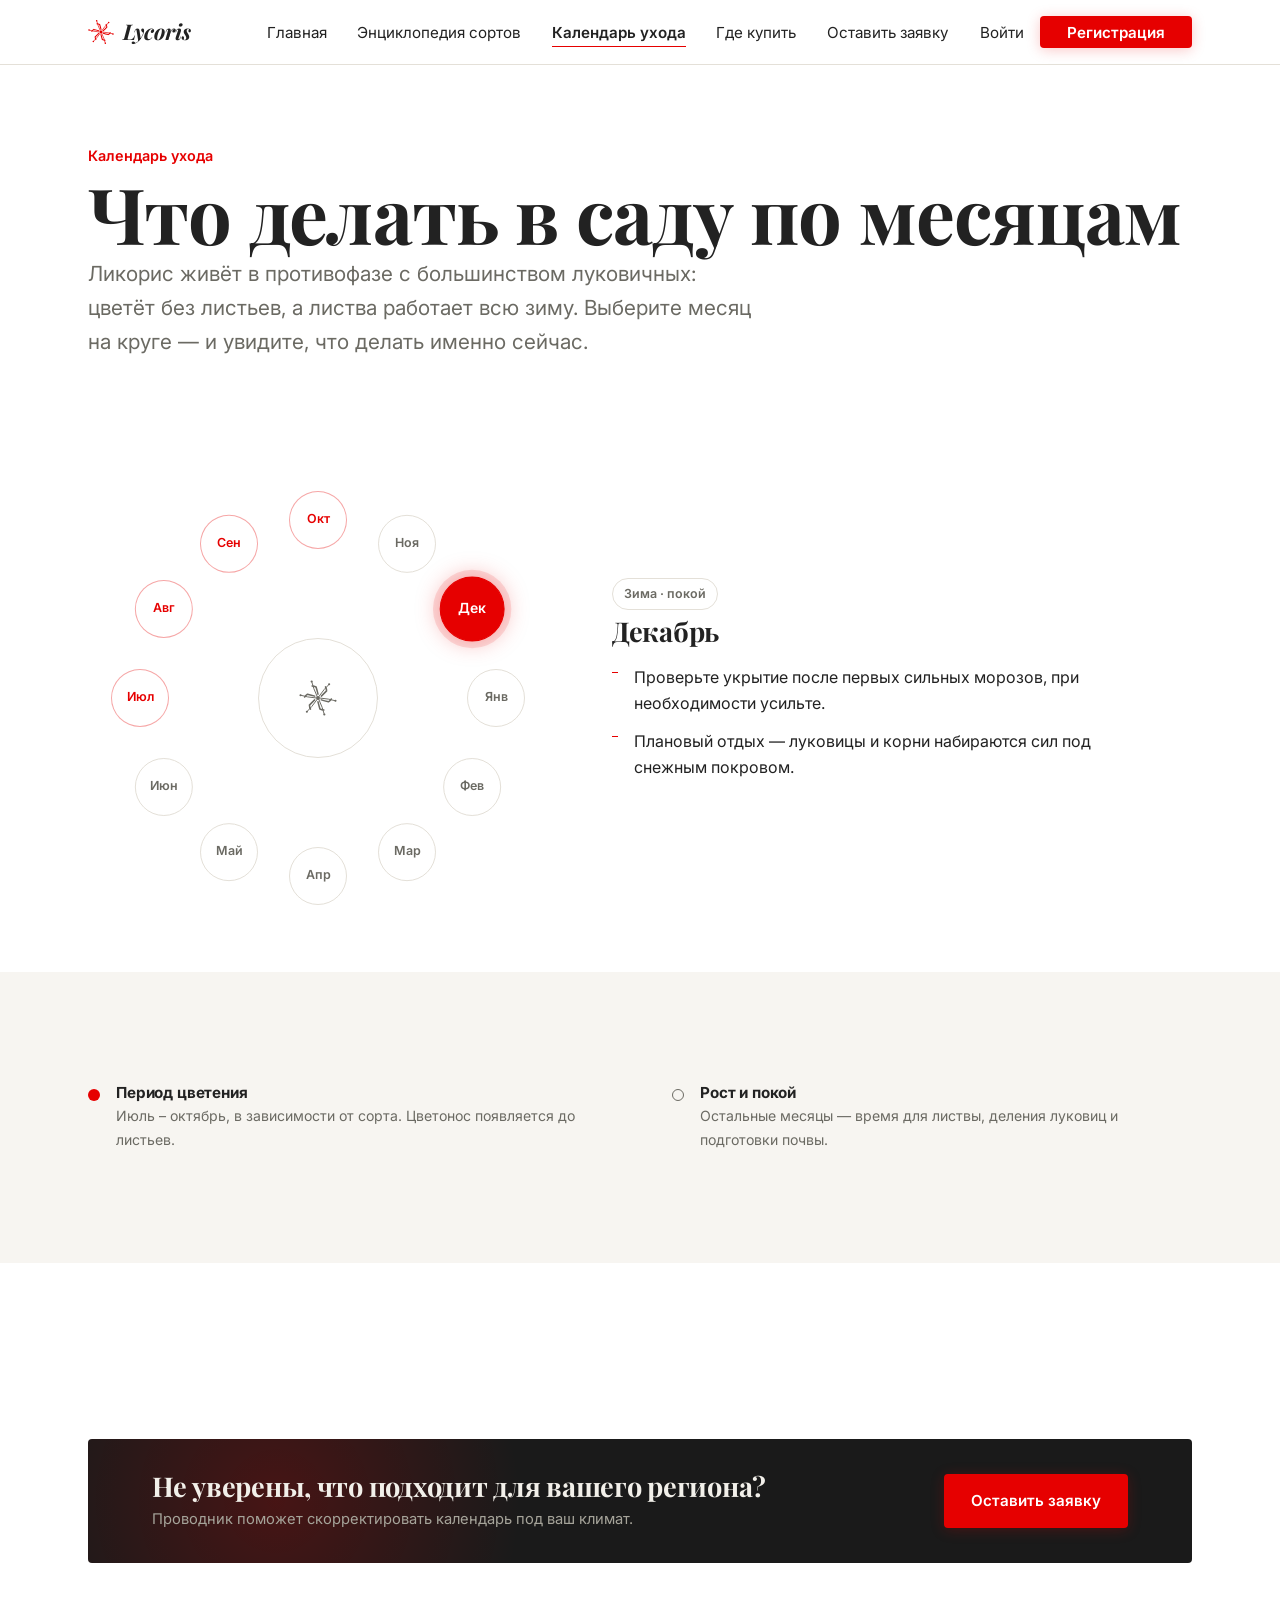
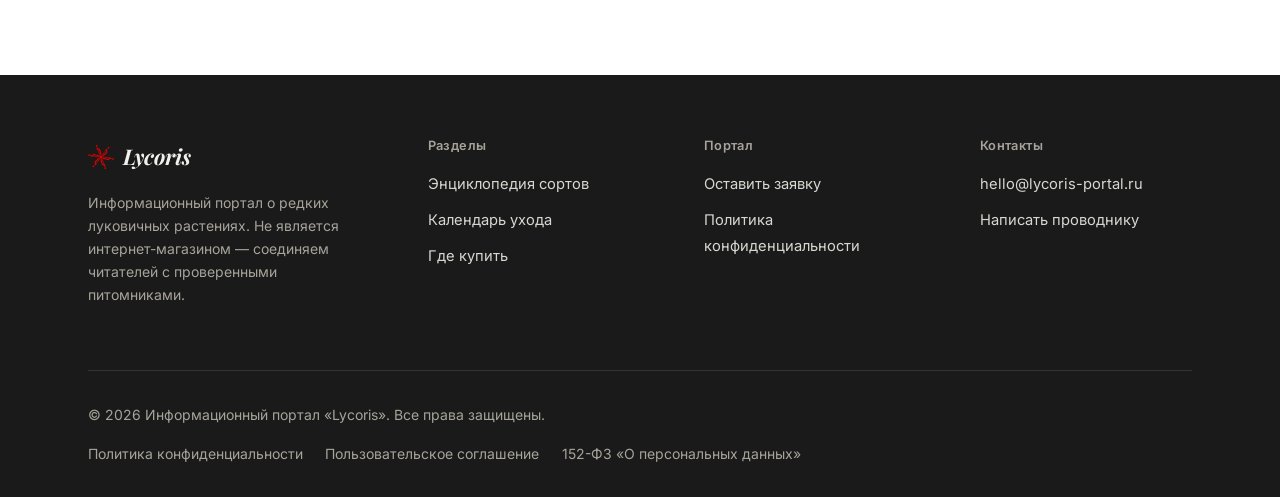
==== commit 11ab1d83: "Добавлена авторизация, личные кабинеты, БД и проектная документация Авторизация и роли: - регистраци" ====
--- a/calendar.html
+++ b/calendar.html
@@ -28,6 +28,7 @@
   <link rel="stylesheet" href="css/base.css" />
   <link rel="stylesheet" href="css/components.css" />
   <link rel="stylesheet" href="css/animations.css" />
+  <link rel="stylesheet" href="css/auth.css" />
   <link rel="stylesheet" href="css/calendar.css" />
 </head>
 <body>
@@ -46,8 +47,9 @@
           <li><a href="catalog.html">Энциклопедия сортов</a></li>
           <li><a href="calendar.html" aria-current="page">Календарь ухода</a></li>
           <li><a href="map.html">Где купить</a></li>
+          <li><a href="contact.html">Оставить заявку</a></li>
         </ul>
-        <a href="contact.html" class="btn btn-primary nav-cta">Оставить заявку</a>
+        <div class="nav-auth"></div>
       </nav>
     </div>
   </header>
@@ -201,6 +203,8 @@
     </div>
   </template>
 
+  <script src="js/db.js"></script>
+  <script src="js/auth.js"></script>
   <script src="js/data.js"></script>
   <script src="js/main.js"></script>
   <script src="js/calendar.js"></script>
--- a/css/auth.css
+++ b/css/auth.css
@@ -0,0 +1,422 @@
+/* ==========================================================================
+   AUTH.CSS — вход, регистрация и личные кабинеты
+   ========================================================================== */
+
+/* ---- Блок авторизации в шапке ------------------------------------------- */
+.nav-auth {
+  display: flex;
+  align-items: center;
+  gap: var(--space-s);
+}
+.nav-login {
+  font-size: 0.95rem;
+  white-space: nowrap;
+  transition: color var(--dur-fast) var(--ease-out);
+}
+.nav-login:hover { color: var(--color-accent); }
+
+.nav-user {
+  display: inline-flex;
+  align-items: center;
+  gap: 0.55rem;
+  font-size: 0.92rem;
+  font-weight: 600;
+  white-space: nowrap;
+  transition: color var(--dur-fast) var(--ease-out);
+}
+.nav-user:hover { color: var(--color-accent); }
+.nav-user-avatar {
+  width: 32px;
+  height: 32px;
+  border-radius: 50%;
+  background: var(--color-accent);
+  color: #fff;
+  display: inline-flex;
+  align-items: center;
+  justify-content: center;
+  font-size: 0.85rem;
+  font-weight: 700;
+  flex-shrink: 0;
+}
+.nav-logout {
+  font-size: 0.88rem;
+  color: var(--color-text-muted);
+  white-space: nowrap;
+  transition: color var(--dur-fast) var(--ease-out);
+}
+.nav-logout:hover { color: var(--color-accent); }
+.site-header:not(.is-scrolled) .nav-logout { color: var(--color-text-muted-dark); }
+
+@media (max-width: 760px) {
+  .nav-auth {
+    flex-direction: column;
+    align-items: flex-start;
+    gap: var(--space-s);
+    margin-top: var(--space-m);
+  }
+  .nav-login, .nav-user { font-size: 1.2rem; }
+}
+
+/* ==========================================================================
+   СТРАНИЦЫ ВХОДА И РЕГИСТРАЦИИ
+   ========================================================================== */
+.auth-layout {
+  display: grid;
+  grid-template-columns: 1fr 1fr;
+  gap: var(--space-l);
+  align-items: start;
+}
+.auth-card {
+  background: var(--color-paper);
+  border: 1px solid var(--color-line);
+  border-radius: var(--radius-s);
+  padding: var(--space-m);
+  max-width: 480px;
+}
+.auth-card h2 {
+  font-size: 1.5rem;
+  margin-bottom: 0.3rem;
+}
+.auth-card .auth-sub {
+  font-size: 0.9rem;
+  color: var(--color-text-muted);
+  margin-bottom: var(--space-m);
+}
+.auth-switch {
+  margin-top: var(--space-m);
+  padding-top: var(--space-m);
+  border-top: 1px solid var(--color-line);
+  font-size: 0.9rem;
+  color: var(--color-text-muted);
+}
+.auth-switch a {
+  color: var(--color-accent);
+  font-weight: 600;
+}
+.auth-switch a:hover { text-decoration: underline; }
+
+/* Общее сообщение об ошибке над формой */
+.auth-alert {
+  display: none;
+  background: rgba(230, 0, 0, 0.07);
+  border: 1px solid rgba(230, 0, 0, 0.3);
+  color: var(--color-accent-deep);
+  border-radius: var(--radius-s);
+  padding: 0.75rem 1rem;
+  font-size: 0.88rem;
+  margin-bottom: var(--space-s);
+}
+.auth-alert.is-visible { display: block; }
+
+/* Памятка с демо-доступом администратора */
+.auth-hint {
+  background: var(--color-white);
+  border: 1px dashed var(--color-line);
+  border-radius: var(--radius-s);
+  padding: var(--space-s) var(--space-m);
+  font-size: 0.85rem;
+  color: var(--color-text-muted);
+  margin-top: var(--space-m);
+}
+.auth-hint code {
+  font-family: ui-monospace, "SF Mono", Menlo, Consolas, monospace;
+  background: var(--color-paper);
+  padding: 0.1rem 0.35rem;
+  border-radius: 3px;
+  color: var(--color-ink);
+}
+
+/* Преимущества регистрации (левая колонка) */
+.auth-benefits { display: flex; flex-direction: column; gap: var(--space-m); }
+.auth-benefit { display: flex; gap: var(--space-s); align-items: flex-start; }
+.auth-benefit svg {
+  width: 26px; height: 26px;
+  color: var(--color-accent);
+  flex-shrink: 0;
+  margin-top: 0.15rem;
+}
+.auth-benefit h3 { font-size: 1.05rem; margin-bottom: 0.2rem; }
+.auth-benefit p { font-size: 0.9rem; color: var(--color-text-muted); }
+
+@media (max-width: 900px) {
+  .auth-layout { grid-template-columns: 1fr; }
+  .auth-card { max-width: 100%; }
+  .auth-benefits { order: 2; }
+}
+
+/* ==========================================================================
+   ЛИЧНЫЙ КАБИНЕТ
+   ========================================================================== */
+.account-header {
+  display: flex;
+  align-items: center;
+  gap: var(--space-m);
+  flex-wrap: wrap;
+  padding-bottom: var(--space-m);
+  border-bottom: 1px solid var(--color-line);
+  margin-bottom: var(--space-m);
+}
+.account-avatar {
+  width: 64px; height: 64px;
+  border-radius: 50%;
+  background: var(--color-accent);
+  color: #fff;
+  display: flex; align-items: center; justify-content: center;
+  font-family: var(--font-display);
+  font-size: 1.6rem;
+  font-weight: 700;
+  flex-shrink: 0;
+  box-shadow: 0 2px 16px rgba(230, 0, 0, 0.25);
+}
+.account-ident h1 { font-size: 1.8rem; margin-bottom: 0.2rem; }
+.account-ident p { font-size: 0.9rem; color: var(--color-text-muted); }
+.role-badge {
+  display: inline-flex;
+  align-items: center;
+  font-size: 0.72rem;
+  font-weight: 600;
+  letter-spacing: 0.02em;
+  padding: 0.2rem 0.6rem;
+  border-radius: 100px;
+  border: 1px solid currentColor;
+  margin-left: 0.5rem;
+  vertical-align: middle;
+}
+.role-badge--admin { color: var(--color-accent); }
+.role-badge--gardener { color: var(--color-text-muted); }
+
+/* ---- Вкладки кабинета ---------------------------------------------------- */
+.account-tabs {
+  display: flex;
+  gap: 1.6rem;
+  border-bottom: 1px solid var(--color-line);
+  margin-bottom: var(--space-m);
+  overflow-x: auto;
+}
+.account-tab {
+  padding: 0.7rem 0;
+  font-size: 0.95rem;
+  font-weight: 500;
+  color: var(--color-text-muted);
+  border-bottom: 2px solid transparent;
+  white-space: nowrap;
+  transition: color var(--dur-fast), border-color var(--dur-fast);
+}
+.account-tab:hover { color: var(--color-ink); }
+.account-tab.is-active {
+  color: var(--color-ink);
+  font-weight: 600;
+  border-bottom-color: var(--color-accent);
+}
+.account-panel { display: none; }
+.account-panel.is-active { display: block; animation: bloom-fade-in var(--dur-med) var(--ease-out); }
+
+/* ---- Плитки со статистикой ----------------------------------------------- */
+.stat-grid {
+  display: grid;
+  grid-template-columns: repeat(auto-fit, minmax(170px, 1fr));
+  gap: var(--space-s);
+  margin-bottom: var(--space-m);
+}
+.stat-tile {
+  border: 1px solid var(--color-line);
+  border-radius: var(--radius-s);
+  padding: var(--space-m);
+  background: var(--color-white);
+}
+.stat-tile .stat-value {
+  font-family: var(--font-display);
+  font-size: 2.1rem;
+  font-weight: 700;
+  line-height: 1;
+  color: var(--color-ink);
+}
+.stat-tile .stat-label {
+  font-size: 0.82rem;
+  color: var(--color-text-muted);
+  margin-top: 0.35rem;
+}
+.stat-tile--accent .stat-value { color: var(--color-accent); }
+
+/* ---- Таблица данных ------------------------------------------------------ */
+.data-table-wrap {
+  overflow-x: auto;
+  border: 1px solid var(--color-line);
+  border-radius: var(--radius-s);
+}
+.data-table {
+  width: 100%;
+  border-collapse: collapse;
+  font-size: 0.88rem;
+  min-width: 640px;
+}
+.data-table th,
+.data-table td {
+  padding: 0.75rem 1rem;
+  text-align: left;
+  border-bottom: 1px solid var(--color-line);
+  vertical-align: top;
+}
+.data-table th {
+  font-weight: 600;
+  font-size: 0.78rem;
+  color: var(--color-text-muted);
+  background: var(--color-paper);
+  white-space: nowrap;
+}
+.data-table tbody tr:last-child td { border-bottom: 0; }
+.data-table tbody tr:hover { background: var(--color-paper); }
+.data-table .cell-muted { color: var(--color-text-muted); }
+.data-table .cell-nowrap { white-space: nowrap; }
+
+/* Статус заявки */
+.status-chip {
+  display: inline-flex;
+  align-items: center;
+  font-size: 0.75rem;
+  font-weight: 600;
+  padding: 0.2rem 0.6rem;
+  border-radius: 100px;
+  white-space: nowrap;
+}
+.status-new      { background: rgba(230, 0, 0, 0.1);   color: var(--color-accent-deep); }
+.status-in_work  { background: rgba(201, 162, 39, 0.16); color: #8a6d12; }
+.status-done     { background: rgba(61, 92, 58, 0.14);  color: #2f4a2c; }
+.status-rejected { background: rgba(107, 106, 99, 0.14); color: var(--color-text-muted); }
+
+.table-select {
+  border: 1px solid var(--color-line);
+  border-radius: var(--radius-s);
+  padding: 0.3rem 0.5rem;
+  font-size: 0.82rem;
+  background: var(--color-white);
+}
+.table-action {
+  font-size: 0.82rem;
+  color: var(--color-text-muted);
+  text-decoration: underline;
+  text-underline-offset: 2px;
+}
+.table-action:hover { color: var(--color-accent); }
+
+/* ---- Пустое состояние ---------------------------------------------------- */
+.empty-state {
+  text-align: center;
+  padding: var(--space-l) var(--space-m);
+  border: 1px dashed var(--color-line);
+  border-radius: var(--radius-s);
+  color: var(--color-text-muted);
+}
+.empty-state svg {
+  width: 36px; height: 36px;
+  color: var(--color-line);
+  margin: 0 auto var(--space-s);
+}
+.empty-state p { margin: 0 auto var(--space-s); font-size: 0.92rem; }
+
+/* ---- Карточки избранных сортов ------------------------------------------- */
+.fav-grid {
+  display: grid;
+  grid-template-columns: repeat(auto-fill, minmax(220px, 1fr));
+  gap: var(--space-s);
+}
+.fav-card {
+  border: 1px solid var(--color-line);
+  border-radius: var(--radius-s);
+  overflow: hidden;
+  display: flex;
+  flex-direction: column;
+}
+.fav-card-media {
+  aspect-ratio: 4/3;
+  background: radial-gradient(circle at 50% 40%, #262421 0%, #171614 100%);
+}
+.fav-card-media svg { width: 100%; height: 100%; padding: 10%; box-sizing: border-box; }
+.fav-card-body { padding: var(--space-s) var(--space-m) var(--space-m); display: flex; flex-direction: column; gap: 0.35rem; flex: 1; }
+.fav-card-body .fav-latin { font-style: italic; font-size: 0.78rem; color: var(--color-text-muted); }
+.fav-card-body h3 { font-size: 1.05rem; }
+.fav-card-body .fav-meta { font-size: 0.82rem; color: var(--color-text-muted); }
+.fav-card-body .fav-remove { margin-top: auto; padding-top: 0.5rem; font-size: 0.82rem; color: var(--color-text-muted); text-align: left; }
+.fav-card-body .fav-remove:hover { color: var(--color-accent); }
+
+/* ---- Кнопка «в избранное» в карточке сорта ------------------------------- */
+.fav-toggle {
+  position: absolute;
+  top: 0.6rem;
+  left: 0.6rem;
+  width: 36px; height: 36px;
+  border-radius: 50%;
+  background: rgba(0, 0, 0, 0.45);
+  backdrop-filter: blur(3px);
+  display: flex; align-items: center; justify-content: center;
+  color: rgba(242, 240, 234, 0.9);
+  transition: color var(--dur-fast), background-color var(--dur-fast), transform var(--dur-fast);
+  z-index: 2;
+}
+.fav-toggle svg { width: 18px; height: 18px; }
+.fav-toggle:hover { transform: scale(1.08); color: #fff; }
+.fav-toggle.is-active { color: var(--color-accent); }
+.fav-toggle.is-active svg { fill: currentColor; }
+
+/* ---- Форма настроек профиля ---------------------------------------------- */
+.settings-grid {
+  display: grid;
+  grid-template-columns: 1fr 1fr;
+  gap: var(--space-l);
+  align-items: start;
+}
+.settings-block {
+  border: 1px solid var(--color-line);
+  border-radius: var(--radius-s);
+  padding: var(--space-m);
+  background: var(--color-white);
+}
+.settings-block h3 { font-size: 1.1rem; margin-bottom: 0.3rem; }
+.settings-block > p {
+  font-size: 0.88rem;
+  color: var(--color-text-muted);
+  margin-bottom: var(--space-s);
+}
+.form-success {
+  display: none;
+  background: rgba(61, 92, 58, 0.1);
+  border: 1px solid rgba(61, 92, 58, 0.35);
+  color: #2f4a2c;
+  border-radius: var(--radius-s);
+  padding: 0.6rem 0.9rem;
+  font-size: 0.85rem;
+  margin-bottom: var(--space-s);
+}
+.form-success.is-visible { display: block; }
+
+.danger-zone {
+  border-color: rgba(230, 0, 0, 0.25);
+}
+.danger-zone h3 { color: var(--color-accent-deep); }
+
+@media (max-width: 900px) {
+  .settings-grid { grid-template-columns: 1fr; }
+}
+
+/* ---- Панель инструментов администратора ---------------------------------- */
+.admin-toolbar {
+  display: flex;
+  gap: var(--space-s);
+  align-items: center;
+  flex-wrap: wrap;
+  margin-bottom: var(--space-s);
+}
+.admin-toolbar input[type="search"] {
+  flex: 1;
+  min-width: 200px;
+  border: 1px solid var(--color-line);
+  border-radius: var(--radius-s);
+  padding: 0.6rem 0.9rem;
+  background: var(--color-white);
+}
+.admin-toolbar select {
+  border: 1px solid var(--color-line);
+  border-radius: var(--radius-s);
+  padding: 0.6rem 0.9rem;
+  background: var(--color-white);
+}
